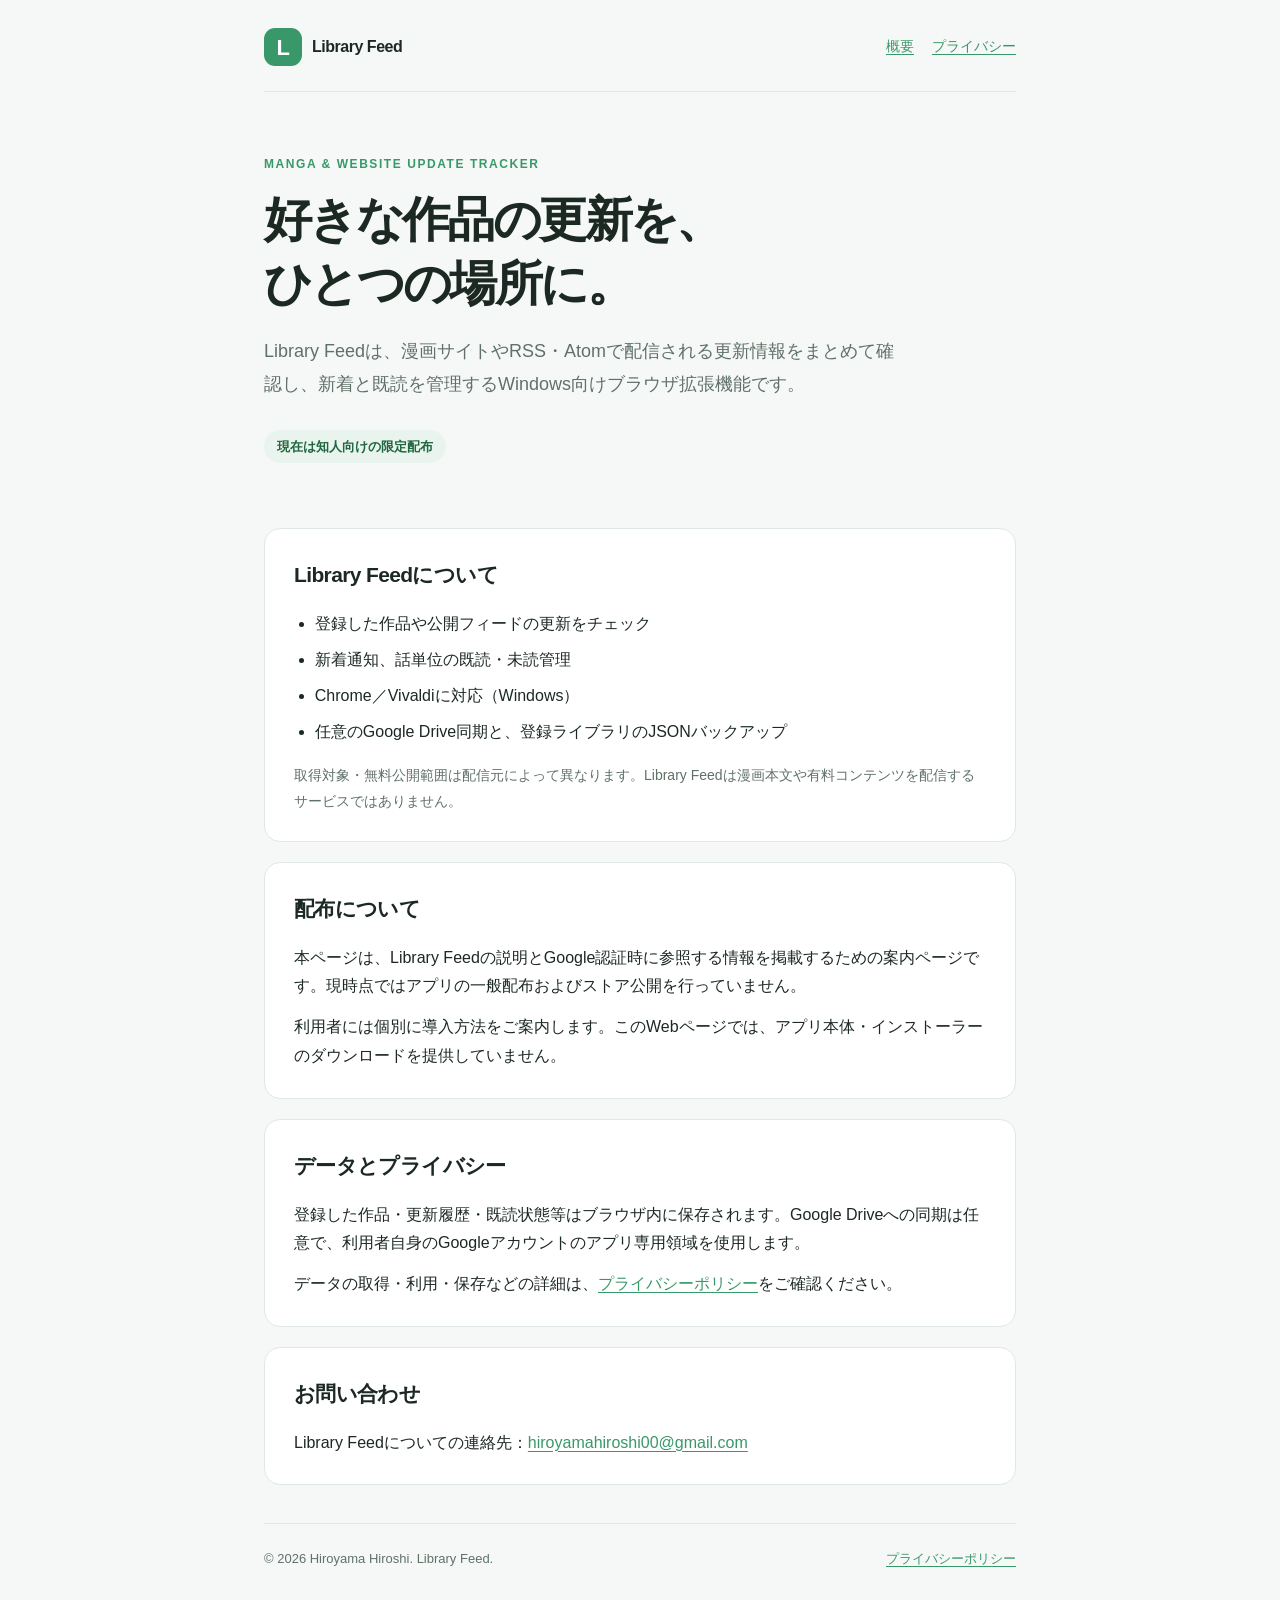
==== index.html @ bf37c738 "Add files via upload" ====
<!doctype html>
<html lang="ja">
<head>
  <meta charset="utf-8">
  <meta name="viewport" content="width=device-width, initial-scale=1">
  <meta name="robots" content="noindex, nofollow, noarchive">
  <meta name="description" content="Library Feedは、漫画サイトやRSS・Atomの更新をまとめて確認するWindows向けブラウザ拡張機能です。">
  <meta name="theme-color" content="#399869">
  <title>Library Feed — 作品の更新を、ひとつの場所に。</title>
  <style>
    :root{color-scheme:light dark;--accent:#399869;--bg:#f6f8f7;--paper:#fff;--text:#1c2923;--muted:#607168;--border:#e0e8e3;--soft:#eaf4ee}
    *{box-sizing:border-box}body{margin:0;background:var(--bg);color:var(--text);font:16px/1.8 -apple-system,BlinkMacSystemFont,"Segoe UI","Noto Sans JP",sans-serif}a{color:var(--accent);text-underline-offset:3px}a:hover{text-decoration-thickness:2px}.wrap{max-width:800px;margin:auto;padding:28px 24px 72px}header,footer{display:flex;justify-content:space-between;align-items:center;gap:18px}header{padding-bottom:25px;border-bottom:1px solid var(--border)}.brand{display:flex;align-items:center;gap:10px;text-decoration:none;color:var(--text);font-weight:800;letter-spacing:-.03em}.mark{display:grid;place-items:center;width:38px;height:38px;border-radius:11px;background:var(--accent);color:#fff;font-size:22px}nav{display:flex;gap:18px;font-size:14px}.hero{padding:62px 0 45px}.eyebrow{color:var(--accent);font-size:12px;font-weight:800;letter-spacing:.13em;text-transform:uppercase}h1{font-size:clamp(30px,6vw,48px);letter-spacing:-.055em;line-height:1.35;margin:12px 0 18px}h2{font-size:21px;letter-spacing:-.03em;margin:0 0 16px}.lead{font-size:18px;color:var(--muted);max-width:640px}.note{display:inline-block;margin-top:18px;background:var(--soft);border-radius:999px;color:#20663e;font-size:13px;font-weight:700;padding:5px 13px}section{background:var(--paper);border:1px solid var(--border);border-radius:16px;padding:27px 29px;margin:20px 0}p{margin:0 0 12px}p:last-child{margin:0}ul{margin:0;padding-left:1.3em}li+li{margin-top:7px}.small{font-size:14px;color:var(--muted)}footer{border-top:1px solid var(--border);margin-top:38px;padding-top:23px;color:var(--muted);font-size:13px;flex-wrap:wrap}@media(max-width:540px){.wrap{padding:18px 16px 48px}section{padding:22px 19px}.hero{padding:43px 0 27px}nav{gap:12px}}@media(prefers-color-scheme:dark){:root{--bg:#111914;--paper:#1b2620;--text:#e7f1e9;--muted:#a8b8ad;--border:#35463a;--soft:#203d2c}a{color:#7bd6a1}.note{color:#95e2b4}}
  </style>
</head>
<body>
<div class="wrap">
  <header><a class="brand" href="./"><span class="mark" aria-hidden="true">L</span><span>Library Feed</span></a><nav aria-label="ページ内案内"><a href="#about">概要</a><a href="privacy.html">プライバシー</a></nav></header>
  <main>
    <div class="hero"><div class="eyebrow">Manga &amp; website update tracker</div><h1>好きな作品の更新を、<br>ひとつの場所に。</h1><p class="lead">Library Feedは、漫画サイトやRSS・Atomで配信される更新情報をまとめて確認し、新着と既読を管理するWindows向けブラウザ拡張機能です。</p><span class="note">現在は知人向けの限定配布</span></div>
    <section id="about"><h2>Library Feedについて</h2><ul><li>登録した作品や公開フィードの更新をチェック</li><li>新着通知、話単位の既読・未読管理</li><li>Chrome／Vivaldiに対応（Windows）</li><li>任意のGoogle Drive同期と、登録ライブラリのJSONバックアップ</li></ul><p class="small" style="margin-top:17px">取得対象・無料公開範囲は配信元によって異なります。Library Feedは漫画本文や有料コンテンツを配信するサービスではありません。</p></section>
    <section><h2>配布について</h2><p>本ページは、Library Feedの説明とGoogle認証時に参照する情報を掲載するための案内ページです。現時点ではアプリの一般配布およびストア公開を行っていません。</p><p>利用者には個別に導入方法をご案内します。このWebページでは、アプリ本体・インストーラーのダウンロードを提供していません。</p></section>
    <section><h2>データとプライバシー</h2><p>登録した作品・更新履歴・既読状態等はブラウザ内に保存されます。Google Driveへの同期は任意で、利用者自身のGoogleアカウントのアプリ専用領域を使用します。</p><p>データの取得・利用・保存などの詳細は、<a href="privacy.html">プライバシーポリシー</a>をご確認ください。</p></section>
    <section><h2>お問い合わせ</h2><p>Library Feedについての連絡先：<a href="mailto:hiroyamahiroshi00@gmail.com">hiroyamahiroshi00@gmail.com</a></p></section>
  </main>
  <footer><span>© 2026 Hiroyama Hiroshi. Library Feed.</span><a href="privacy.html">プライバシーポリシー</a></footer>
</div>
</body>
</html>
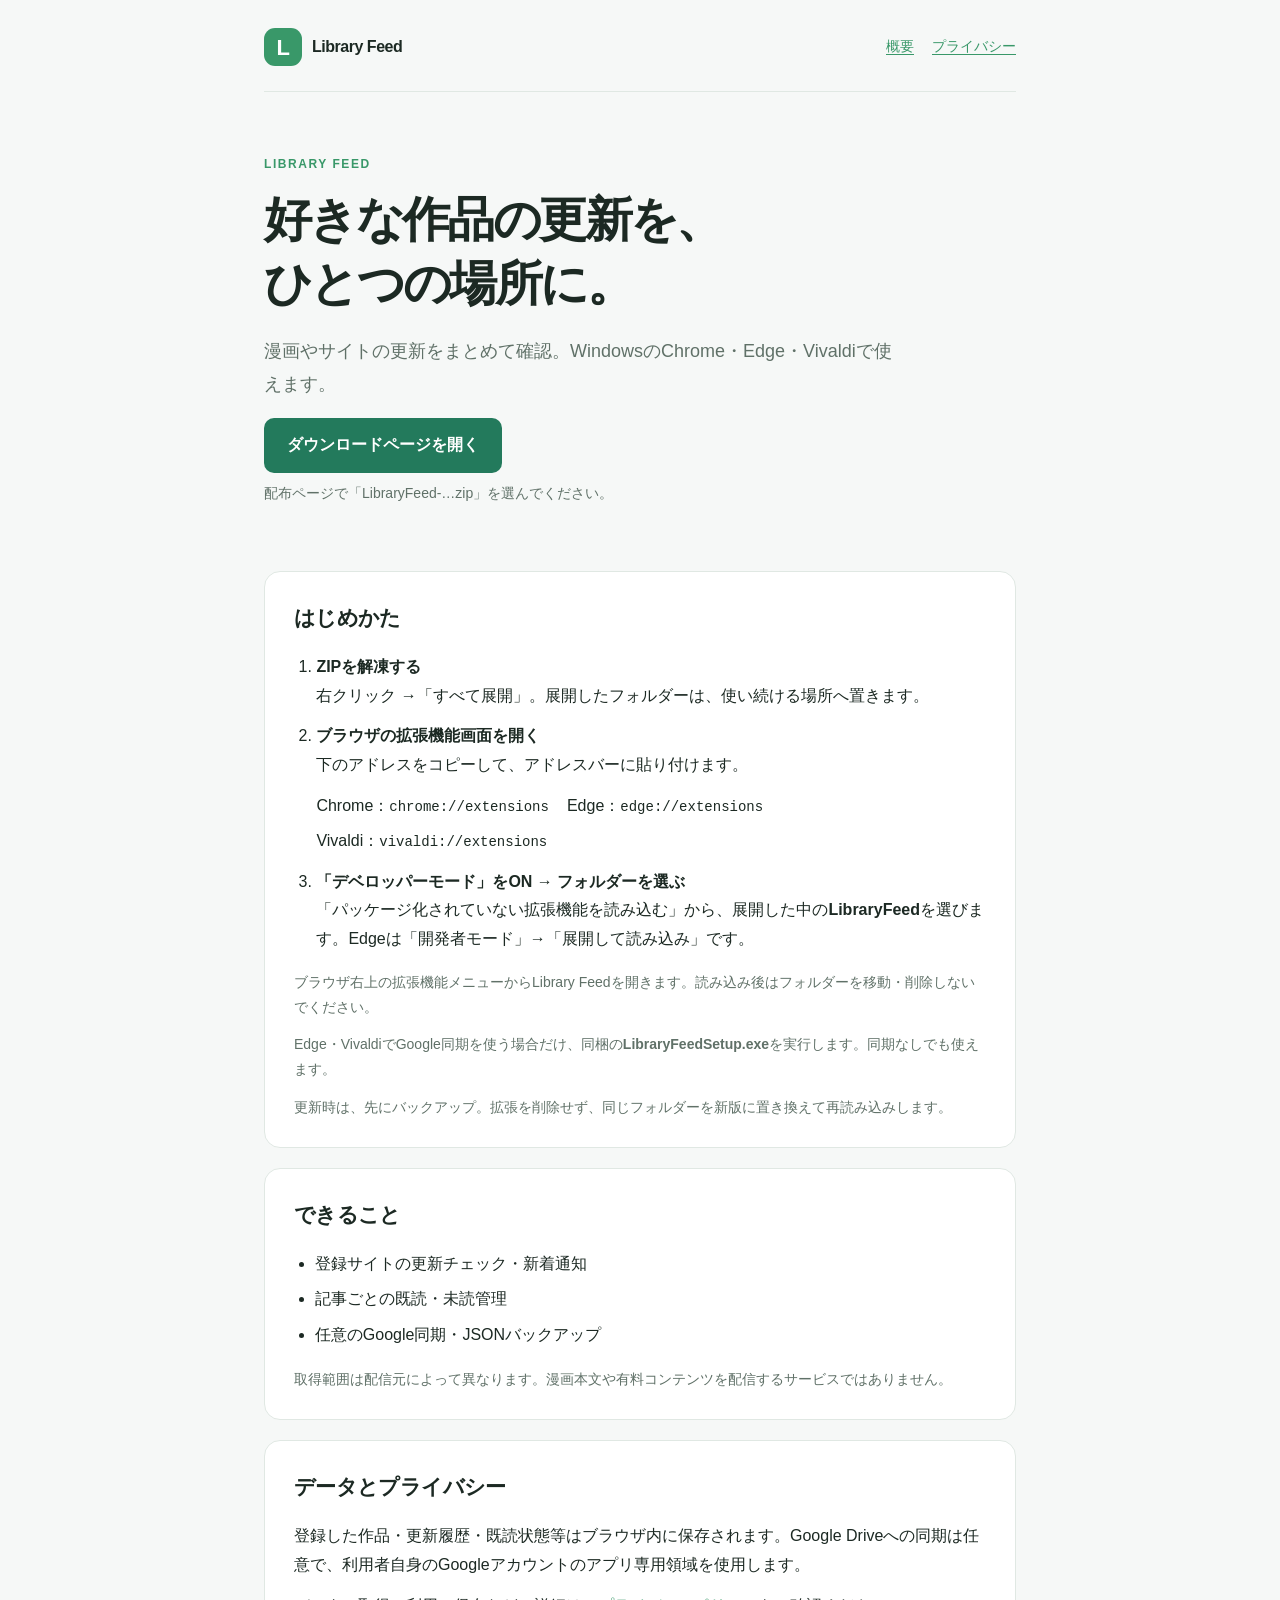
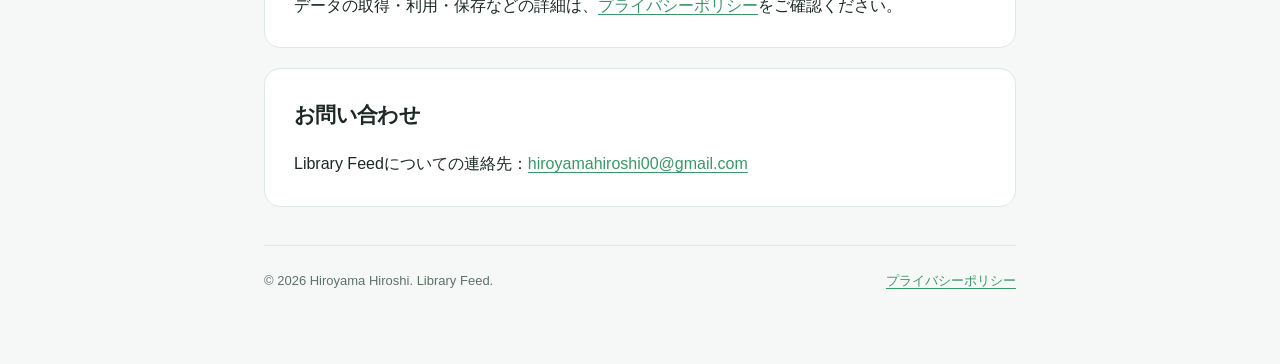
==== commit 16a51702: "Prepare LibraryFeed v0.5.0 test release download and installation guide" ====
--- a/index.html
+++ b/index.html
@@ -9,6 +9,7 @@
   <title>Library Feed — 作品の更新を、ひとつの場所に。</title>
   <style>
     :root{color-scheme:light dark;--accent:#399869;--bg:#f6f8f7;--paper:#fff;--text:#1c2923;--muted:#607168;--border:#e0e8e3;--soft:#eaf4ee}
+    .download{display:inline-block;background:#237a5c;color:#fff;padding:13px 23px;border-radius:10px;font-weight:800;text-decoration:none;margin:12px 0 8px}.download:hover{background:#195e46}.download:focus-visible{outline:3px solid var(--text);outline-offset:4px}.steps{margin:0;padding-left:1.4em}.steps li+li{margin-top:12px}.browser-pages{display:flex;flex-wrap:wrap;gap:6px 18px;margin:12px 0}.browser-pages code{font-size:14px;overflow-wrap:anywhere}.install-tip{margin-top:16px!important}.hero .lead{margin-bottom:6px}
     *{box-sizing:border-box}body{margin:0;background:var(--bg);color:var(--text);font:16px/1.8 -apple-system,BlinkMacSystemFont,"Segoe UI","Noto Sans JP",sans-serif}a{color:var(--accent);text-underline-offset:3px}a:hover{text-decoration-thickness:2px}.wrap{max-width:800px;margin:auto;padding:28px 24px 72px}header,footer{display:flex;justify-content:space-between;align-items:center;gap:18px}header{padding-bottom:25px;border-bottom:1px solid var(--border)}.brand{display:flex;align-items:center;gap:10px;text-decoration:none;color:var(--text);font-weight:800;letter-spacing:-.03em}.mark{display:grid;place-items:center;width:38px;height:38px;border-radius:11px;background:var(--accent);color:#fff;font-size:22px}nav{display:flex;gap:18px;font-size:14px}.hero{padding:62px 0 45px}.eyebrow{color:var(--accent);font-size:12px;font-weight:800;letter-spacing:.13em;text-transform:uppercase}h1{font-size:clamp(30px,6vw,48px);letter-spacing:-.055em;line-height:1.35;margin:12px 0 18px}h2{font-size:21px;letter-spacing:-.03em;margin:0 0 16px}.lead{font-size:18px;color:var(--muted);max-width:640px}.note{display:inline-block;margin-top:18px;background:var(--soft);border-radius:999px;color:#20663e;font-size:13px;font-weight:700;padding:5px 13px}section{background:var(--paper);border:1px solid var(--border);border-radius:16px;padding:27px 29px;margin:20px 0}p{margin:0 0 12px}p:last-child{margin:0}ul{margin:0;padding-left:1.3em}li+li{margin-top:7px}.small{font-size:14px;color:var(--muted)}footer{border-top:1px solid var(--border);margin-top:38px;padding-top:23px;color:var(--muted);font-size:13px;flex-wrap:wrap}@media(max-width:540px){.wrap{padding:18px 16px 48px}section{padding:22px 19px}.hero{padding:43px 0 27px}nav{gap:12px}}@media(prefers-color-scheme:dark){:root{--bg:#111914;--paper:#1b2620;--text:#e7f1e9;--muted:#a8b8ad;--border:#35463a;--soft:#203d2c}a{color:#7bd6a1}.note{color:#95e2b4}}
   </style>
 </head>
@@ -16,13 +17,14 @@
 <div class="wrap">
   <header><a class="brand" href="./"><span class="mark" aria-hidden="true">L</span><span>Library Feed</span></a><nav aria-label="ページ内案内"><a href="#about">概要</a><a href="privacy.html">プライバシー</a></nav></header>
   <main>
-    <div class="hero"><div class="eyebrow">Manga &amp; website update tracker</div><h1>好きな作品の更新を、<br>ひとつの場所に。</h1><p class="lead">Library Feedは、漫画サイトやRSS・Atomで配信される更新情報をまとめて確認し、新着と既読を管理するWindows向けブラウザ拡張機能です。</p><span class="note">現在は知人向けの限定配布</span></div>
-    <section id="about"><h2>Library Feedについて</h2><ul><li>登録した作品や公開フィードの更新をチェック</li><li>新着通知、話単位の既読・未読管理</li><li>Chrome／Vivaldiに対応（Windows）</li><li>任意のGoogle Drive同期と、登録ライブラリのJSONバックアップ</li></ul><p class="small" style="margin-top:17px">取得対象・無料公開範囲は配信元によって異なります。Library Feedは漫画本文や有料コンテンツを配信するサービスではありません。</p></section>
-    <section><h2>配布について</h2><p>本ページは、Library Feedの説明とGoogle認証時に参照する情報を掲載するための案内ページです。現時点ではアプリの一般配布およびストア公開を行っていません。</p><p>利用者には個別に導入方法をご案内します。このWebページでは、アプリ本体・インストーラーのダウンロードを提供していません。</p></section>
+    <div class="hero"><div class="eyebrow">Library Feed</div><h1>好きな作品の更新を、<br>ひとつの場所に。</h1><p class="lead">漫画やサイトの更新をまとめて確認。WindowsのChrome・Edge・Vivaldiで使えます。</p><a class="download" id="download" href="https://github.com/Hiroyamahiro/libraryfeed/releases">ダウンロードページを開く</a><p class="small" id="download-status" aria-live="polite">テスト版・無料</p></div>
+    <section id="install"><h2>はじめかた</h2><ol class="steps"><li><strong>ZIPを解凍する</strong><br>右クリック →「すべて展開」。展開したフォルダーは、使い続ける場所へ置きます。</li><li><strong>ブラウザの拡張機能画面を開く</strong><br>下のアドレスをコピーして、アドレスバーに貼り付けます。<div class="browser-pages"><span>Chrome：<code>chrome://extensions</code></span><span>Edge：<code>edge://extensions</code></span><span>Vivaldi：<code>vivaldi://extensions</code></span></div></li><li><strong>「デベロッパーモード」をON → フォルダーを選ぶ</strong><br>「パッケージ化されていない拡張機能を読み込む」から、展開した中の<strong>LibraryFeed</strong>を選びます。Edgeは「開発者モード」→「展開して読み込み」です。</li></ol><p class="small install-tip">ブラウザ右上の拡張機能メニューからLibrary Feedを開きます。読み込み後はフォルダーを移動・削除しないでください。</p><p class="small">Edge・VivaldiでGoogle同期を使う場合だけ、同梱の<strong>LibraryFeedSetup.exe</strong>を実行します。同期なしでも使えます。</p><p class="small">更新時は、先にバックアップ。拡張を削除せず、同じフォルダーを新版に置き換えて再読み込みします。</p></section>
+    <section id="about"><h2>できること</h2><ul><li>登録サイトの更新チェック・新着通知</li><li>記事ごとの既読・未読管理</li><li>任意のGoogle同期・JSONバックアップ</li></ul><p class="small" style="margin-top:17px">取得範囲は配信元によって異なります。漫画本文や有料コンテンツを配信するサービスではありません。</p></section>
     <section><h2>データとプライバシー</h2><p>登録した作品・更新履歴・既読状態等はブラウザ内に保存されます。Google Driveへの同期は任意で、利用者自身のGoogleアカウントのアプリ専用領域を使用します。</p><p>データの取得・利用・保存などの詳細は、<a href="privacy.html">プライバシーポリシー</a>をご確認ください。</p></section>
     <section><h2>お問い合わせ</h2><p>Library Feedについての連絡先：<a href="mailto:hiroyamahiroshi00@gmail.com">hiroyamahiroshi00@gmail.com</a></p></section>
   </main>
   <footer><span>© 2026 Hiroyama Hiroshi. Library Feed.</span><a href="privacy.html">プライバシーポリシー</a></footer>
 </div>
+<script src="download.js" defer></script>
 </body>
 </html>
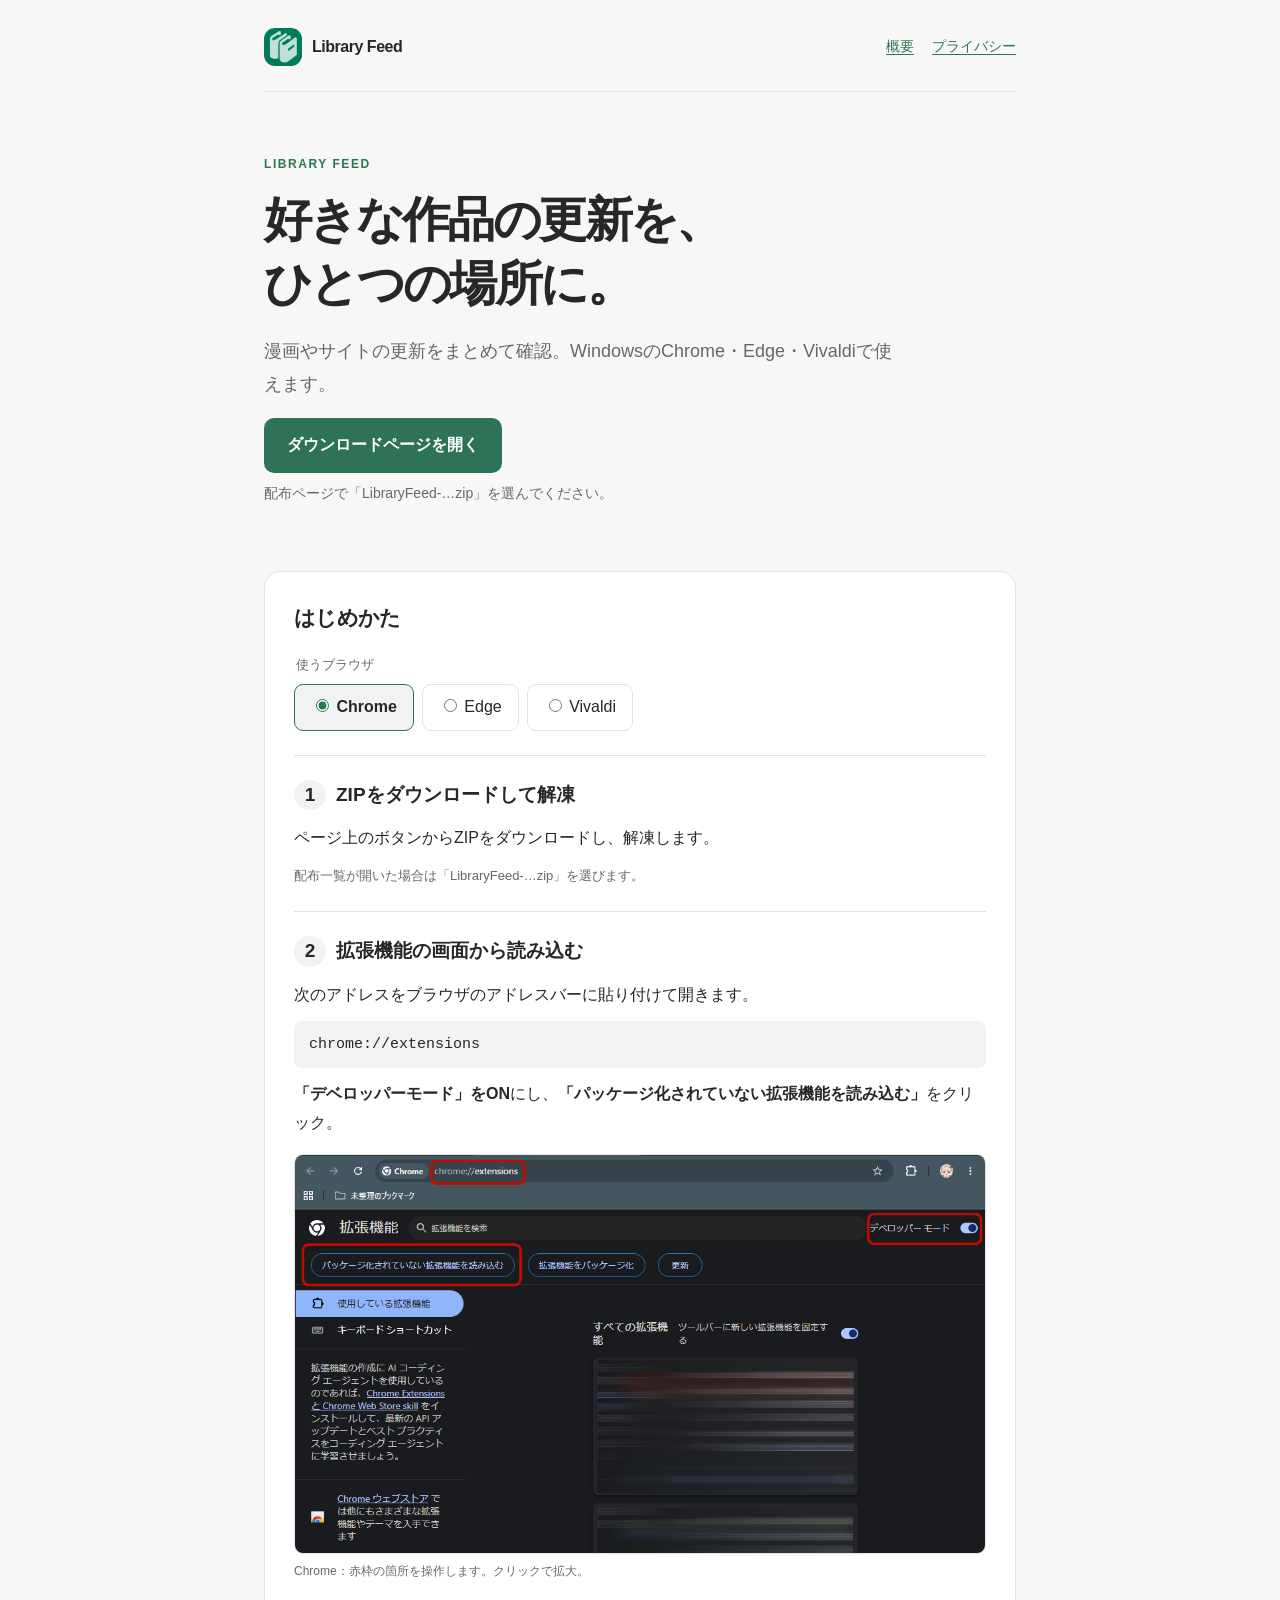
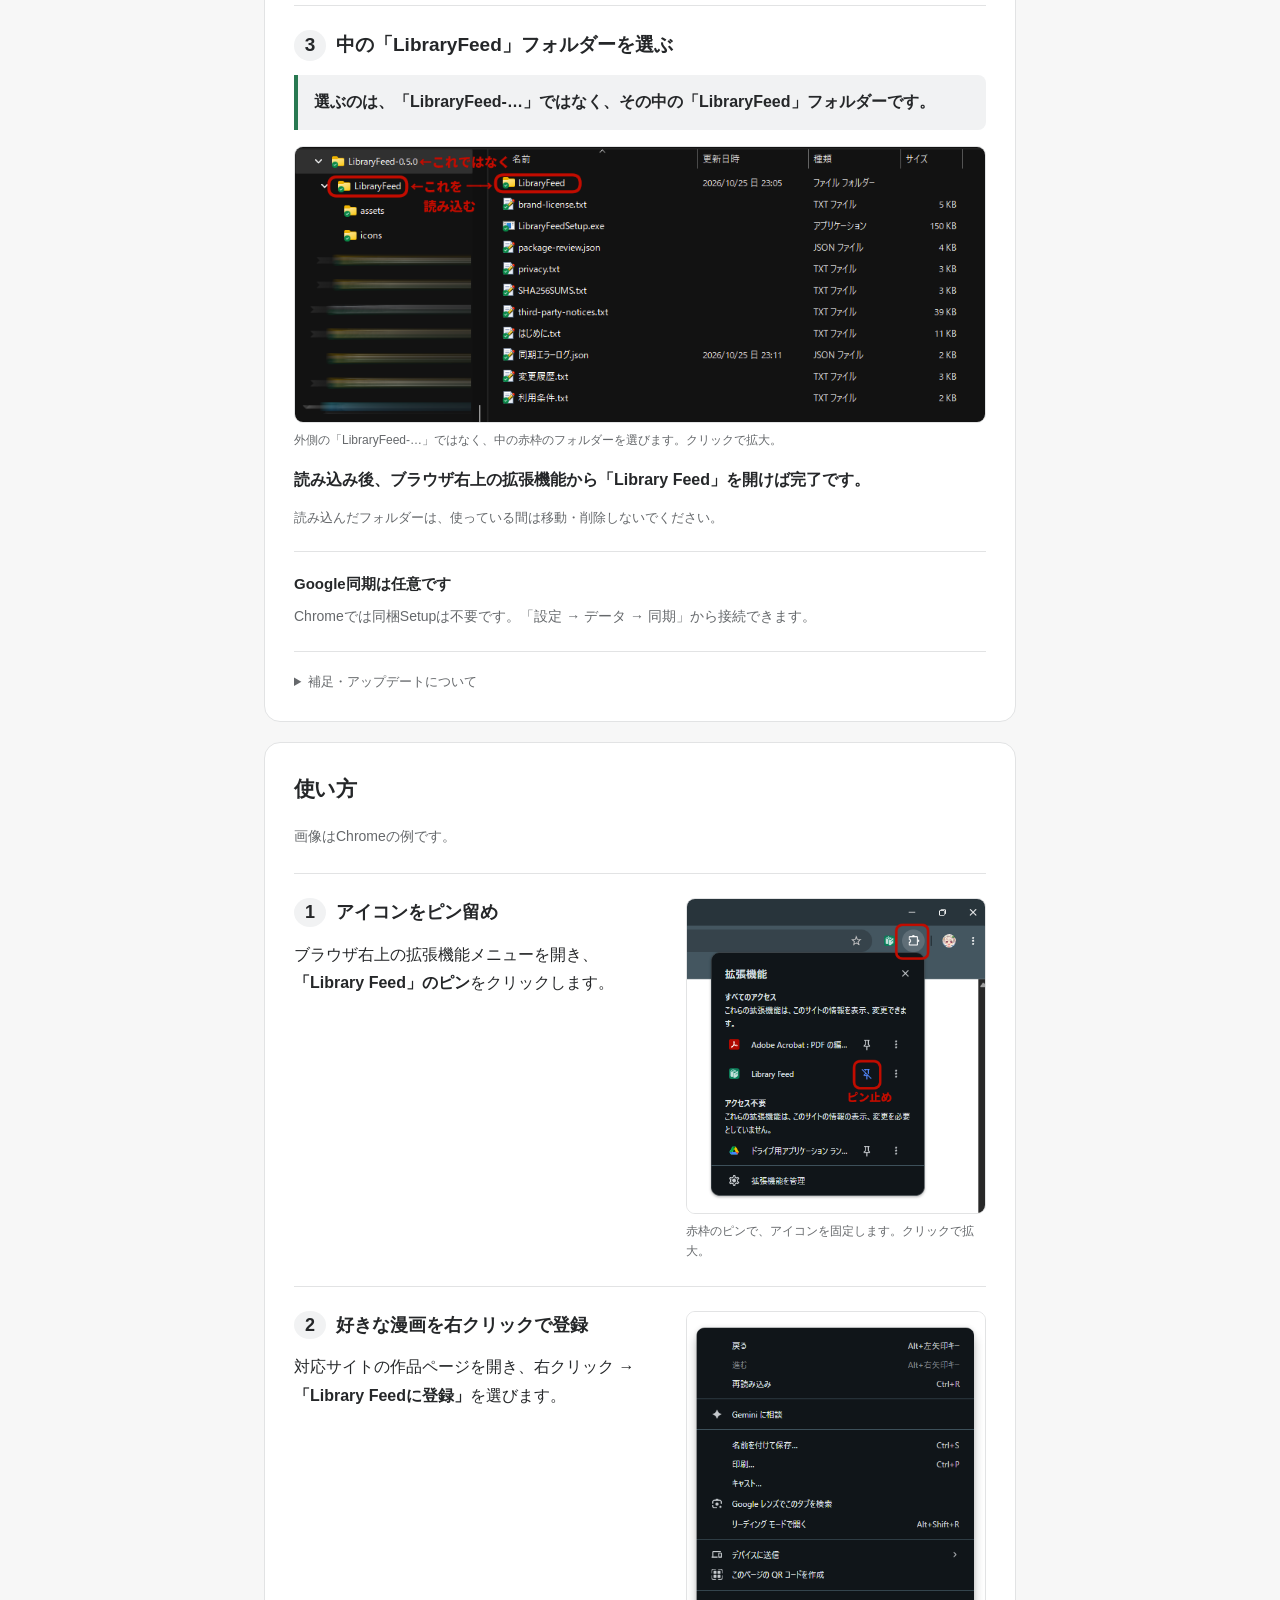
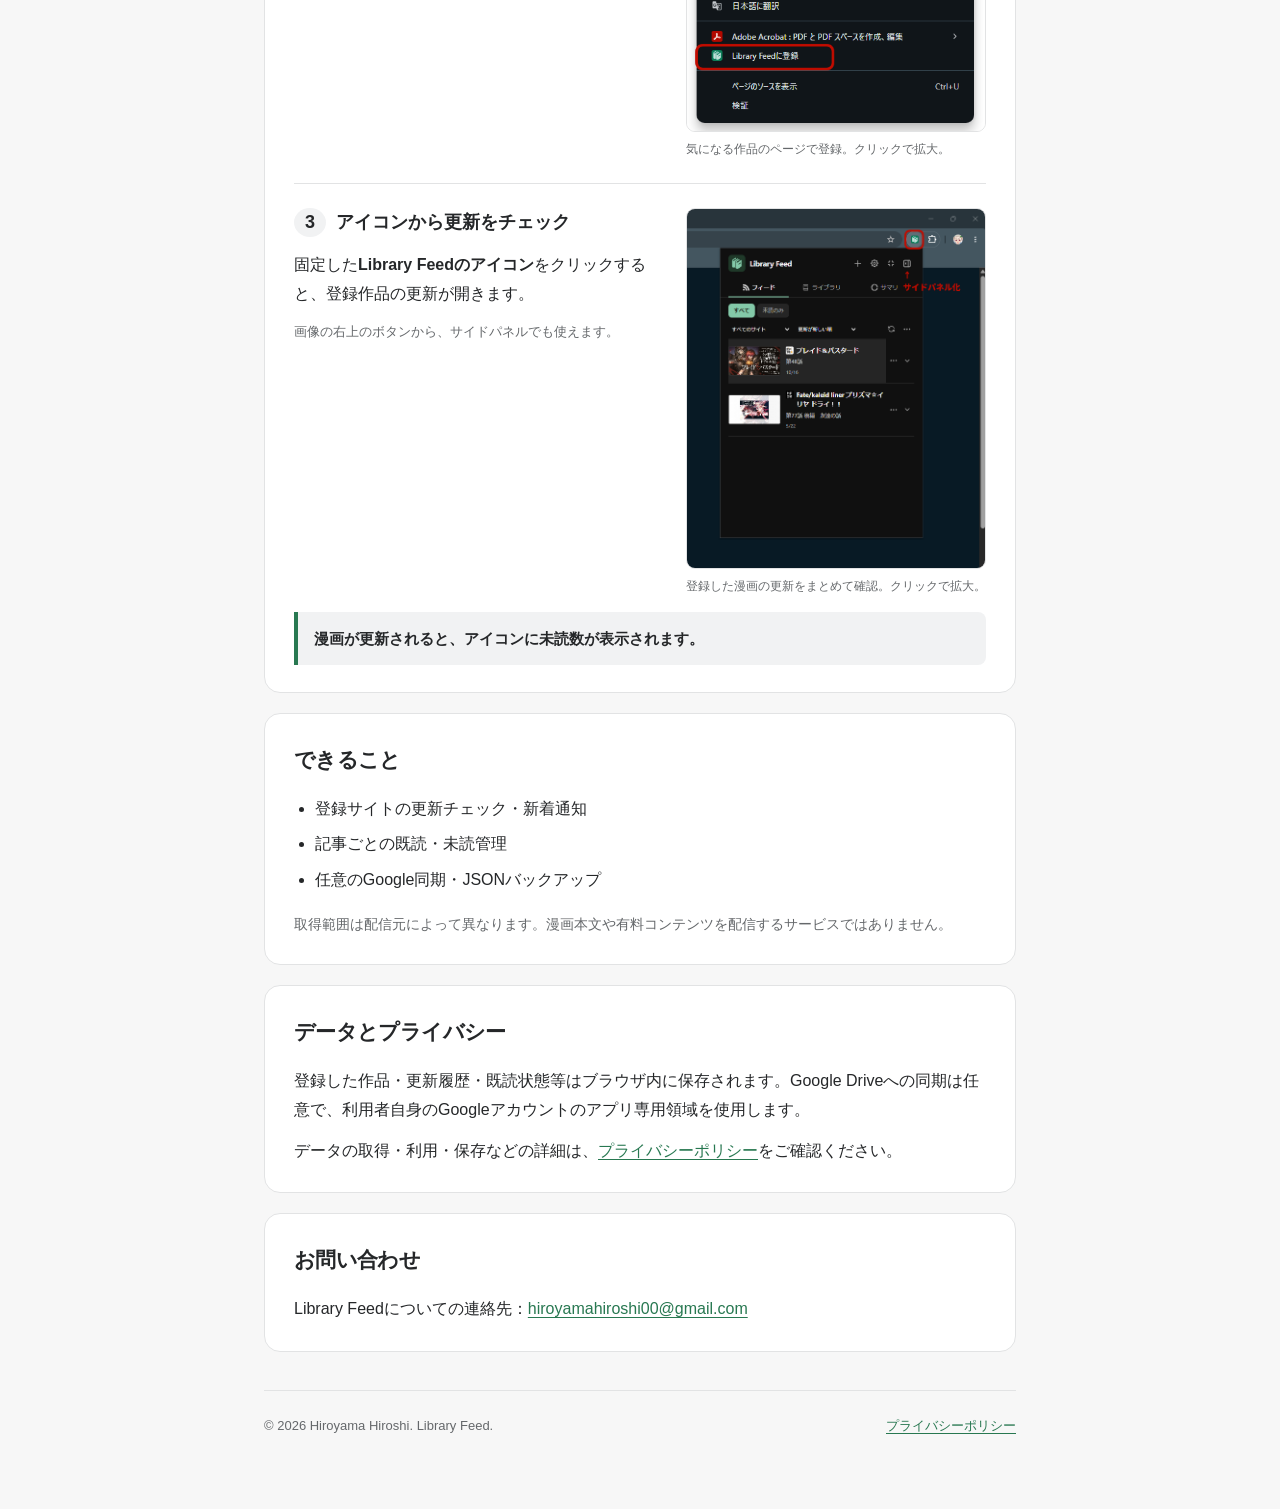
==== commit 32039db1: "Publish LibraryFeed v0.5.1 guide, screenshots and concise README" ====
--- a/index.html
+++ b/index.html
@@ -5,26 +5,63 @@
   <meta name="viewport" content="width=device-width, initial-scale=1">
   <meta name="robots" content="noindex, nofollow, noarchive">
   <meta name="description" content="Library Feedは、漫画サイトやRSS・Atomの更新をまとめて確認するWindows向けブラウザ拡張機能です。">
-  <meta name="theme-color" content="#399869">
+  <meta name="theme-color" content="#f7f7f7">
   <title>Library Feed — 作品の更新を、ひとつの場所に。</title>
   <style>
-    :root{color-scheme:light dark;--accent:#399869;--bg:#f6f8f7;--paper:#fff;--text:#1c2923;--muted:#607168;--border:#e0e8e3;--soft:#eaf4ee}
-    .download{display:inline-block;background:#237a5c;color:#fff;padding:13px 23px;border-radius:10px;font-weight:800;text-decoration:none;margin:12px 0 8px}.download:hover{background:#195e46}.download:focus-visible{outline:3px solid var(--text);outline-offset:4px}.steps{margin:0;padding-left:1.4em}.steps li+li{margin-top:12px}.browser-pages{display:flex;flex-wrap:wrap;gap:6px 18px;margin:12px 0}.browser-pages code{font-size:14px;overflow-wrap:anywhere}.install-tip{margin-top:16px!important}.hero .lead{margin-bottom:6px}
-    *{box-sizing:border-box}body{margin:0;background:var(--bg);color:var(--text);font:16px/1.8 -apple-system,BlinkMacSystemFont,"Segoe UI","Noto Sans JP",sans-serif}a{color:var(--accent);text-underline-offset:3px}a:hover{text-decoration-thickness:2px}.wrap{max-width:800px;margin:auto;padding:28px 24px 72px}header,footer{display:flex;justify-content:space-between;align-items:center;gap:18px}header{padding-bottom:25px;border-bottom:1px solid var(--border)}.brand{display:flex;align-items:center;gap:10px;text-decoration:none;color:var(--text);font-weight:800;letter-spacing:-.03em}.mark{display:grid;place-items:center;width:38px;height:38px;border-radius:11px;background:var(--accent);color:#fff;font-size:22px}nav{display:flex;gap:18px;font-size:14px}.hero{padding:62px 0 45px}.eyebrow{color:var(--accent);font-size:12px;font-weight:800;letter-spacing:.13em;text-transform:uppercase}h1{font-size:clamp(30px,6vw,48px);letter-spacing:-.055em;line-height:1.35;margin:12px 0 18px}h2{font-size:21px;letter-spacing:-.03em;margin:0 0 16px}.lead{font-size:18px;color:var(--muted);max-width:640px}.note{display:inline-block;margin-top:18px;background:var(--soft);border-radius:999px;color:#20663e;font-size:13px;font-weight:700;padding:5px 13px}section{background:var(--paper);border:1px solid var(--border);border-radius:16px;padding:27px 29px;margin:20px 0}p{margin:0 0 12px}p:last-child{margin:0}ul{margin:0;padding-left:1.3em}li+li{margin-top:7px}.small{font-size:14px;color:var(--muted)}footer{border-top:1px solid var(--border);margin-top:38px;padding-top:23px;color:var(--muted);font-size:13px;flex-wrap:wrap}@media(max-width:540px){.wrap{padding:18px 16px 48px}section{padding:22px 19px}.hero{padding:43px 0 27px}nav{gap:12px}}@media(prefers-color-scheme:dark){:root{--bg:#111914;--paper:#1b2620;--text:#e7f1e9;--muted:#a8b8ad;--border:#35463a;--soft:#203d2c}a{color:#7bd6a1}.note{color:#95e2b4}}
+    :root{color-scheme:light dark;--accent:#287851;--bg:#f7f7f7;--paper:#fff;--text:#252729;--muted:#65686b;--border:#e2e3e4;--soft:#f1f2f3}
+    .download{display:inline-block;background:#2e7358;color:#fff;padding:13px 23px;border-radius:10px;font-weight:800;text-decoration:none;margin:12px 0 8px}.download:hover{background:#245b46}.download:focus-visible{outline:3px solid var(--text);outline-offset:4px}.steps{margin:0;padding-left:1.4em}.steps li+li{margin-top:12px}.browser-pages{display:flex;flex-wrap:wrap;gap:6px 18px;margin:12px 0}.browser-pages code{font-size:14px;overflow-wrap:anywhere}.install-tip{margin-top:16px!important}.hero .lead{margin-bottom:6px}
+    *{box-sizing:border-box}body{margin:0;background:var(--bg);color:var(--text);font:16px/1.8 -apple-system,BlinkMacSystemFont,"Segoe UI","Noto Sans JP",sans-serif}a{color:var(--accent);text-underline-offset:3px}a:hover{text-decoration-thickness:2px}.wrap{max-width:800px;margin:auto;padding:28px 24px 72px}header,footer{display:flex;justify-content:space-between;align-items:center;gap:18px}header{padding-bottom:25px;border-bottom:1px solid var(--border)}.brand{display:flex;align-items:center;gap:10px;text-decoration:none;color:var(--text);font-weight:800;letter-spacing:-.03em}.mark{display:grid;place-items:center;width:38px;height:38px;border-radius:11px;background:var(--accent);color:#fff;font-size:22px}nav{display:flex;gap:18px;font-size:14px}.hero{padding:62px 0 45px}.eyebrow{color:var(--accent);font-size:12px;font-weight:800;letter-spacing:.13em;text-transform:uppercase}h1{font-size:clamp(30px,6vw,48px);letter-spacing:-.055em;line-height:1.35;margin:12px 0 18px}h2{font-size:21px;letter-spacing:-.03em;margin:0 0 16px}.lead{font-size:18px;color:var(--muted);max-width:640px}.note{display:inline-block;margin-top:18px;background:var(--soft);border-radius:999px;color:var(--text);font-size:13px;font-weight:700;padding:5px 13px}section{background:var(--paper);border:1px solid var(--border);border-radius:16px;padding:27px 29px;margin:20px 0}p{margin:0 0 12px}p:last-child{margin:0}ul{margin:0;padding-left:1.3em}li+li{margin-top:7px}.small{font-size:14px;color:var(--muted)}footer{border-top:1px solid var(--border);margin-top:38px;padding-top:23px;color:var(--muted);font-size:13px;flex-wrap:wrap}@media(max-width:540px){.wrap{padding:18px 16px 48px}section{padding:22px 19px}.hero{padding:43px 0 27px}nav{gap:12px}}@media(prefers-color-scheme:dark){:root{--bg:#171819;--paper:#222325;--text:#eceeef;--muted:#b0b3b6;--border:#3b3d40;--soft:#2b2d30}a{color:#80c7a2}.note{color:var(--text)}}
   </style>
+  <link rel="stylesheet" href="install.css">
 </head>
 <body>
 <div class="wrap">
-  <header><a class="brand" href="./"><span class="mark" aria-hidden="true">L</span><span>Library Feed</span></a><nav aria-label="ページ内案内"><a href="#about">概要</a><a href="privacy.html">プライバシー</a></nav></header>
+  <header><a class="brand" href="./"><img class="brand-logo" src="images/brand.png" width="38" height="38" alt=""><span>Library Feed</span></a><nav aria-label="ページ内案内"><a href="#about">概要</a><a href="privacy.html">プライバシー</a></nav></header>
   <main>
     <div class="hero"><div class="eyebrow">Library Feed</div><h1>好きな作品の更新を、<br>ひとつの場所に。</h1><p class="lead">漫画やサイトの更新をまとめて確認。WindowsのChrome・Edge・Vivaldiで使えます。</p><a class="download" id="download" href="https://github.com/Hiroyamahiro/libraryfeed/releases">ダウンロードページを開く</a><p class="small" id="download-status" aria-live="polite">テスト版・無料</p></div>
-    <section id="install"><h2>はじめかた</h2><ol class="steps"><li><strong>ZIPを解凍する</strong><br>右クリック →「すべて展開」。展開したフォルダーは、使い続ける場所へ置きます。</li><li><strong>ブラウザの拡張機能画面を開く</strong><br>下のアドレスをコピーして、アドレスバーに貼り付けます。<div class="browser-pages"><span>Chrome：<code>chrome://extensions</code></span><span>Edge：<code>edge://extensions</code></span><span>Vivaldi：<code>vivaldi://extensions</code></span></div></li><li><strong>「デベロッパーモード」をON → フォルダーを選ぶ</strong><br>「パッケージ化されていない拡張機能を読み込む」から、展開した中の<strong>LibraryFeed</strong>を選びます。Edgeは「開発者モード」→「展開して読み込み」です。</li></ol><p class="small install-tip">ブラウザ右上の拡張機能メニューからLibrary Feedを開きます。読み込み後はフォルダーを移動・削除しないでください。</p><p class="small">Edge・VivaldiでGoogle同期を使う場合だけ、同梱の<strong>LibraryFeedSetup.exe</strong>を実行します。同期なしでも使えます。</p><p class="small">更新時は、先にバックアップ。拡張を削除せず、同じフォルダーを新版に置き換えて再読み込みします。</p></section>
+<section id="install" aria-labelledby="install-title">
+  <h2 id="install-title">はじめかた</h2>
+  <fieldset id="guide-browser" class="browser-picker"><legend>使うブラウザ</legend>
+    <label><input type="radio" name="guide-browser" value="Chrome" checked> Chrome</label>
+    <label><input type="radio" name="guide-browser" value="Edge"> Edge</label>
+    <label><input type="radio" name="guide-browser" value="Vivaldi"> Vivaldi</label>
+  </fieldset>
+  <p id="guide-current" class="sr-only" aria-live="polite"></p>
+  <noscript><p class="small">お使いのブラウザ名が付いた説明をご覧ください。</p></noscript>
+  <ol class="guide-steps">
+    <li><h3>ZIPをダウンロードして解凍</h3><p>ページ上のボタンからZIPをダウンロードし、解凍します。</p><p class="small">配布一覧が開いた場合は「LibraryFeed-…zip」を選びます。</p></li>
+    <li><h3>拡張機能の画面から読み込む</h3>
+      <p>次のアドレスをブラウザのアドレスバーに貼り付けて開きます。</p>
+      <div data-browsers="Chrome"><code class="guide-address">chrome://extensions</code><p><strong>「デベロッパーモード」をON</strong>にし、<strong>「パッケージ化されていない拡張機能を読み込む」</strong>をクリック。</p><figure class="guide-figure"><a href="images/install-chrome.png" data-guide-image aria-label="Chromeの操作画面を拡大"><img src="images/install-chrome.png" width="1040" height="600" alt="Chrome：右上のデベロッパーモードと左上の読み込みボタンが赤枠で示されています。" loading="lazy"></a><figcaption>Chrome：赤枠の箇所を操作します。クリックで拡大。</figcaption></figure></div>
+      <div data-browsers="Edge"><code class="guide-address">edge://extensions</code><p><strong>「開発者モード」をON</strong>にし、<strong>「展開して読み込み」</strong>をクリック。</p><figure class="guide-figure"><a href="images/install-edge.png" data-guide-image aria-label="Edgeの操作画面を拡大"><img src="images/install-edge.png" width="1221" height="669" alt="Edge：左下の開発者モードと右上の展開して読み込みボタンが赤枠で示されています。" loading="lazy"></a><figcaption>Edge：赤枠の箇所を操作します。クリックで拡大。</figcaption></figure></div>
+      <div data-browsers="Vivaldi"><code class="guide-address">vivaldi://extensions</code><p><strong>「デベロッパーモード」をON</strong>にし、<strong>「非パッケージ拡張機能を読み込む」</strong>をクリック。</p><figure class="guide-figure"><a href="images/install-vivaldi.png" data-guide-image aria-label="Vivaldiの操作画面を拡大"><img src="images/install-vivaldi.png" width="1090" height="561" alt="Vivaldi：右上のデベロッパーモードと左上の非パッケージ拡張機能を読み込むボタンが赤枠で示されています。" loading="lazy"></a><figcaption>Vivaldi：赤枠の箇所を操作します。クリックで拡大。</figcaption></figure></div>
+    </li>
+    <li><h3>中の「LibraryFeed」フォルダーを選ぶ</h3><p class="folder-key"><strong>選ぶのは、「LibraryFeed-…」ではなく、その中の<br class="mobile-break">「LibraryFeed」フォルダーです。</strong></p><figure class="guide-figure"><a href="images/install-folder.png" data-guide-image aria-label="読み込むLibraryFeedフォルダーの画面を拡大"><img src="images/install-folder.png" width="897" height="359" alt="親のLibraryFeed-0.5.0ではなく、その中のLibraryFeedフォルダーを読み込むよう赤枠と矢印で示されています。" loading="lazy"></a><figcaption>外側の「LibraryFeed-…」ではなく、中の赤枠のフォルダーを選びます。クリックで拡大。</figcaption></figure><p><strong>読み込み後、ブラウザ右上の拡張機能から「Library Feed」を開けば完了です。</strong></p><p class="small keep-folder">読み込んだフォルダーは、使っている間は移動・削除しないでください。</p></li>
+  </ol>
+  <div class="guide-extra"><h3>Google同期は任意です</h3><p class="small" data-browsers="Chrome">Chromeでは同梱Setupは不要です。「設定 → データ → 同期」から接続できます。</p><p class="small" data-browsers="Edge Vivaldi">Edge／Vivaldiで同期する場合だけ、同梱の <strong>LibraryFeedSetup.exe</strong> を実行し、「設定 → データ → 同期」で<strong>「Windows補助プログラム」</strong>を使います。</p></div>
+  <details class="guide-extra"><summary>補足・アップデートについて</summary><div class="small"><p>SetupやGoogle画面に警告・エラーが出た場合は、無理に進めず配布元へご連絡ください。会社・学校の管理で導入が禁止されている場合は導入を止めてください。</p><p>更新前にJSONバックアップを保存し、拡張を一時OFFにして、同じフォルダーの製品ファイルを新版へ置き換えて再読み込みします。拡張の「削除」は使いません。</p><p>詳しい手順・同期方法は、ZIP同梱の「はじめに.txt」をご覧ください。</p></div></details>
+</section>
+
+
+    <section id="usage" aria-labelledby="usage-title">
+      <h2 id="usage-title">使い方</h2>
+      <p class="small">画像はChromeの例です。</p>
+      <ol class="guide-steps usage-steps">
+        <li><div><h3>アイコンをピン留め</h3><p>ブラウザ右上の拡張機能メニューを開き、<strong>「Library Feed」のピン</strong>をクリックします。</p></div><figure class="guide-figure"><a href="images/usage-pin.png" data-guide-image aria-label="拡張機能のピン留め方法を拡大"><img src="images/usage-pin.png" width="449" height="473" alt="ブラウザ右上の拡張機能メニューと、Library Feedのピン留めボタンを赤枠で示した画面。" loading="lazy"></a><figcaption>赤枠のピンで、アイコンを固定します。クリックで拡大。</figcaption></figure></li>
+        <li><div><h3>好きな漫画を右クリックで登録</h3><p>対応サイトの作品ページを開き、右クリック → <strong>「Library Feedに登録」</strong>を選びます。</p></div><figure class="guide-figure"><a href="images/usage-register.png" data-guide-image aria-label="右クリックから作品を登録する方法を拡大"><img src="images/usage-register.png" width="437" height="615" alt="右クリックメニューの「Library Feedに登録」を赤枠で示した画面。" loading="lazy"></a><figcaption>気になる作品のページで登録。クリックで拡大。</figcaption></figure></li>
+        <li><div><h3>アイコンから更新をチェック</h3><p>固定した<strong>Library Feedのアイコン</strong>をクリックすると、登録作品の更新が開きます。</p><p class="small">画像の右上のボタンから、サイドパネルでも使えます。</p></div><figure class="guide-figure"><a href="images/usage-popup.png" data-guide-image aria-label="Library Feedのポップアップ画面を拡大"><img src="images/usage-popup.png" width="619" height="744" alt="Library Feedのアイコンをクリックして開いたポップアップ。登録作品の更新一覧とサイドパネルへの切替ボタンが見えます。" loading="lazy"></a><figcaption>登録した漫画の更新をまとめて確認。クリックで拡大。</figcaption></figure></li>
+      </ol>
+      <p class="folder-key usage-notice"><strong>漫画が更新されると、アイコンに未読数が表示されます。</strong></p>
+    </section>
+
     <section id="about"><h2>できること</h2><ul><li>登録サイトの更新チェック・新着通知</li><li>記事ごとの既読・未読管理</li><li>任意のGoogle同期・JSONバックアップ</li></ul><p class="small" style="margin-top:17px">取得範囲は配信元によって異なります。漫画本文や有料コンテンツを配信するサービスではありません。</p></section>
     <section><h2>データとプライバシー</h2><p>登録した作品・更新履歴・既読状態等はブラウザ内に保存されます。Google Driveへの同期は任意で、利用者自身のGoogleアカウントのアプリ専用領域を使用します。</p><p>データの取得・利用・保存などの詳細は、<a href="privacy.html">プライバシーポリシー</a>をご確認ください。</p></section>
     <section><h2>お問い合わせ</h2><p>Library Feedについての連絡先：<a href="mailto:hiroyamahiroshi00@gmail.com">hiroyamahiroshi00@gmail.com</a></p></section>
   </main>
   <footer><span>© 2026 Hiroyama Hiroshi. Library Feed.</span><a href="privacy.html">プライバシーポリシー</a></footer>
 </div>
+<dialog id="guide-image-viewer" class="image-viewer" aria-label="導入ガイドの画像を拡大"><button type="button" autofocus>閉じる</button><img alt=""><p></p></dialog>
 <script src="download.js" defer></script>
+<script src="install.js" defer></script>
 </body>
 </html>
--- a/install.css
+++ b/install.css
@@ -0,0 +1,39 @@
+.brand-logo{display:block;width:38px;height:38px;border-radius:11px}
+.browser-picker{display:flex;flex-wrap:wrap;gap:8px;margin:0 0 24px;padding:0;border:0}
+.browser-picker legend{font-size:13px;color:var(--muted);margin-bottom:8px}
+.browser-picker label{cursor:pointer;border:1px solid var(--border);border-radius:9px;padding:8px 16px;white-space:nowrap}
+.browser-picker label:has(input:checked){background:var(--soft);border-color:var(--accent);font-weight:700}
+.browser-picker input{accent-color:var(--accent)}
+.guide-steps{list-style:none;padding:0;counter-reset:guide}
+.guide-steps>li{counter-increment:guide;border-top:1px solid var(--border);padding-top:24px;margin-top:24px}
+.guide-steps h3{font-size:19px;margin:0 0 14px;display:flex;align-items:baseline;gap:10px;line-height:1.6}
+.guide-steps h3:before{content:counter(guide);background:var(--soft);border-radius:50%;min-width:32px;text-align:center;color:var(--text)}
+.guide-steps p{font-size:16px}
+.guide-steps .small{font-size:13px;line-height:1.7}
+#install code{overflow-wrap:anywhere;font-size:15px}
+.guide-address{display:block;padding:10px 15px;background:var(--soft);border-radius:8px;user-select:all;margin:12px 0}
+.guide-figure{margin:16px 0}
+.guide-figure img{display:block;width:100%;height:auto;border:1px solid var(--border);border-radius:9px;background:#fff}
+.guide-figure a{display:block;cursor:zoom-in}
+.guide-figure figcaption{font-size:12px;line-height:1.7;color:var(--muted);margin-top:7px}
+.folder-key{background:var(--soft);border-left:4px solid var(--accent);border-radius:0 8px 8px 0;padding:13px 16px}
+.mobile-break{display:none}
+.keep-folder{margin-top:12px!important}
+.usage-steps>li{display:grid;grid-template-columns:minmax(0,1fr) minmax(0,300px);gap:22px;align-items:start}
+.usage-steps .guide-figure{margin:0}
+.usage-steps h3{font-size:18px}
+.usage-notice{font-size:15px;margin-top:24px}
+@media(max-width:620px){.usage-steps>li{grid-template-columns:1fr;gap:14px}.usage-steps .guide-figure{width:100%;max-width:340px;margin:0 auto}}
+.guide-extra{border-top:1px solid var(--border);padding-top:18px;margin-top:22px}
+.guide-extra h3{font-size:15px;margin:0 0 7px}
+.guide-extra summary{cursor:pointer;font-size:13px;color:var(--muted)}
+.guide-extra[open] summary{margin-bottom:12px}
+#install [hidden]{display:none!important}
+#install a:focus-visible,#install label:focus-within{outline:3px solid var(--accent);outline-offset:4px}
+.sr-only{position:absolute;width:1px;height:1px;padding:0;margin:-1px;overflow:hidden;clip-path:inset(50%);white-space:nowrap}
+.image-viewer{max-width:96vw;max-height:95vh;padding:16px;border:1px solid var(--border);border-radius:12px;background:var(--paper);color:var(--text)}
+.image-viewer::backdrop{background:#000b}
+.image-viewer img{display:block;max-width:100%;max-height:75vh;object-fit:contain}
+.image-viewer button{display:block;margin:0 0 12px auto;padding:8px 16px;font:inherit;cursor:pointer}
+.image-viewer p{font-size:13px;margin-top:10px}
+@media(max-width:540px){.browser-picker{gap:6px}.browser-picker label{flex:1;text-align:center;padding:8px 5px;font-size:14px}.guide-steps h3{font-size:17px}.guide-steps>li{padding-top:20px;margin-top:20px}.mobile-break{display:block}}
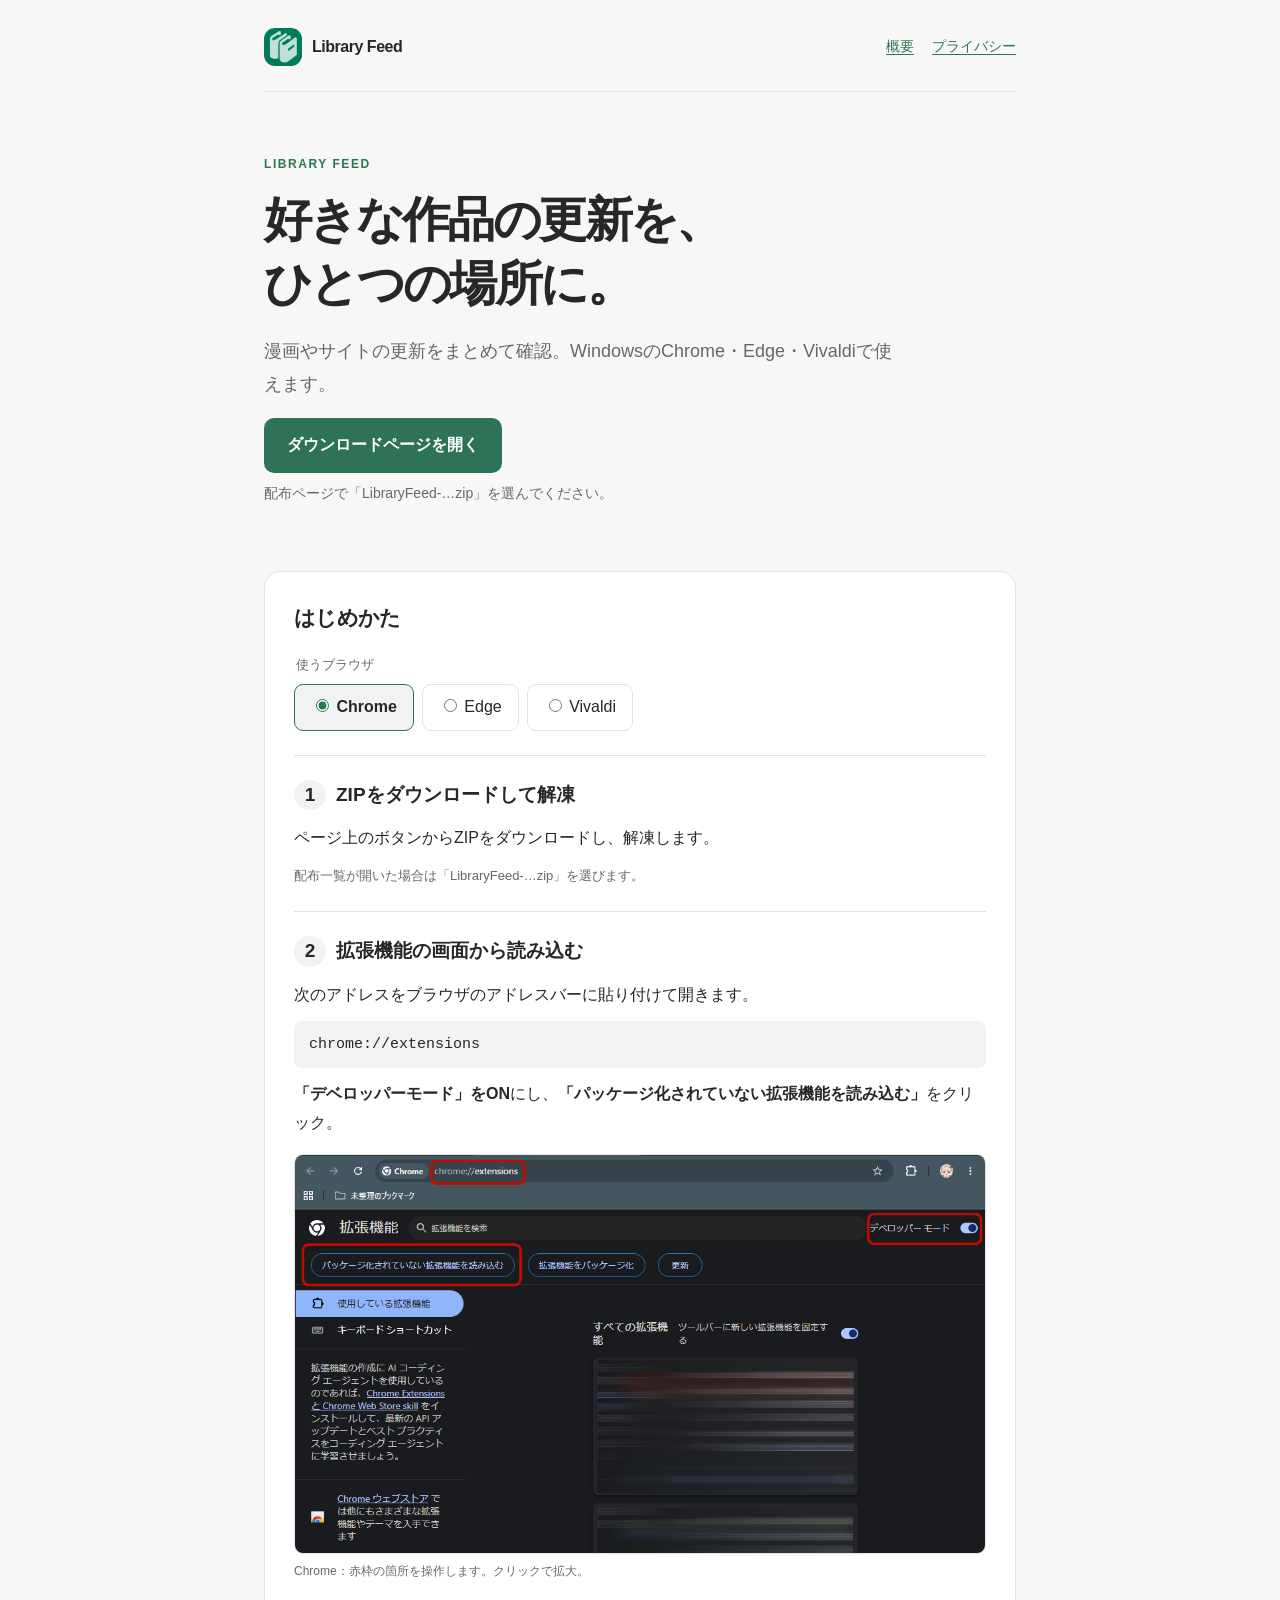
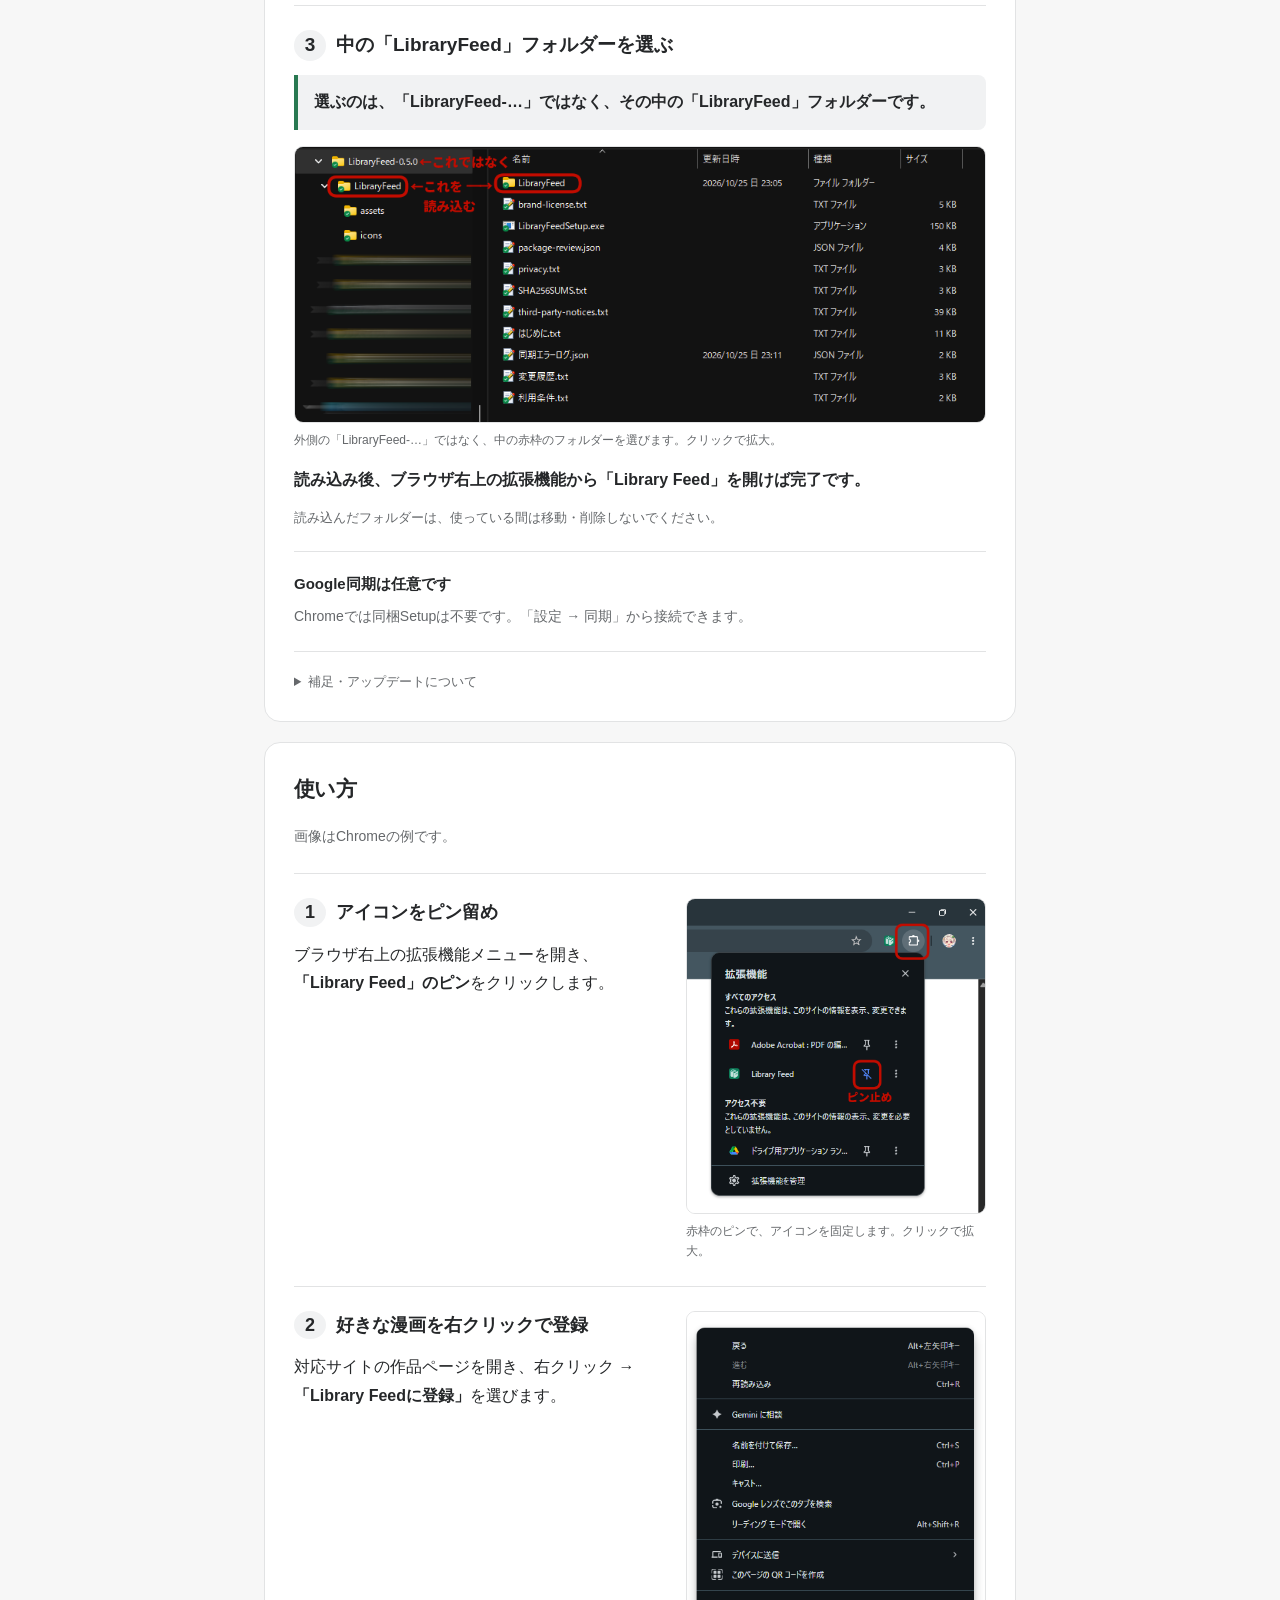
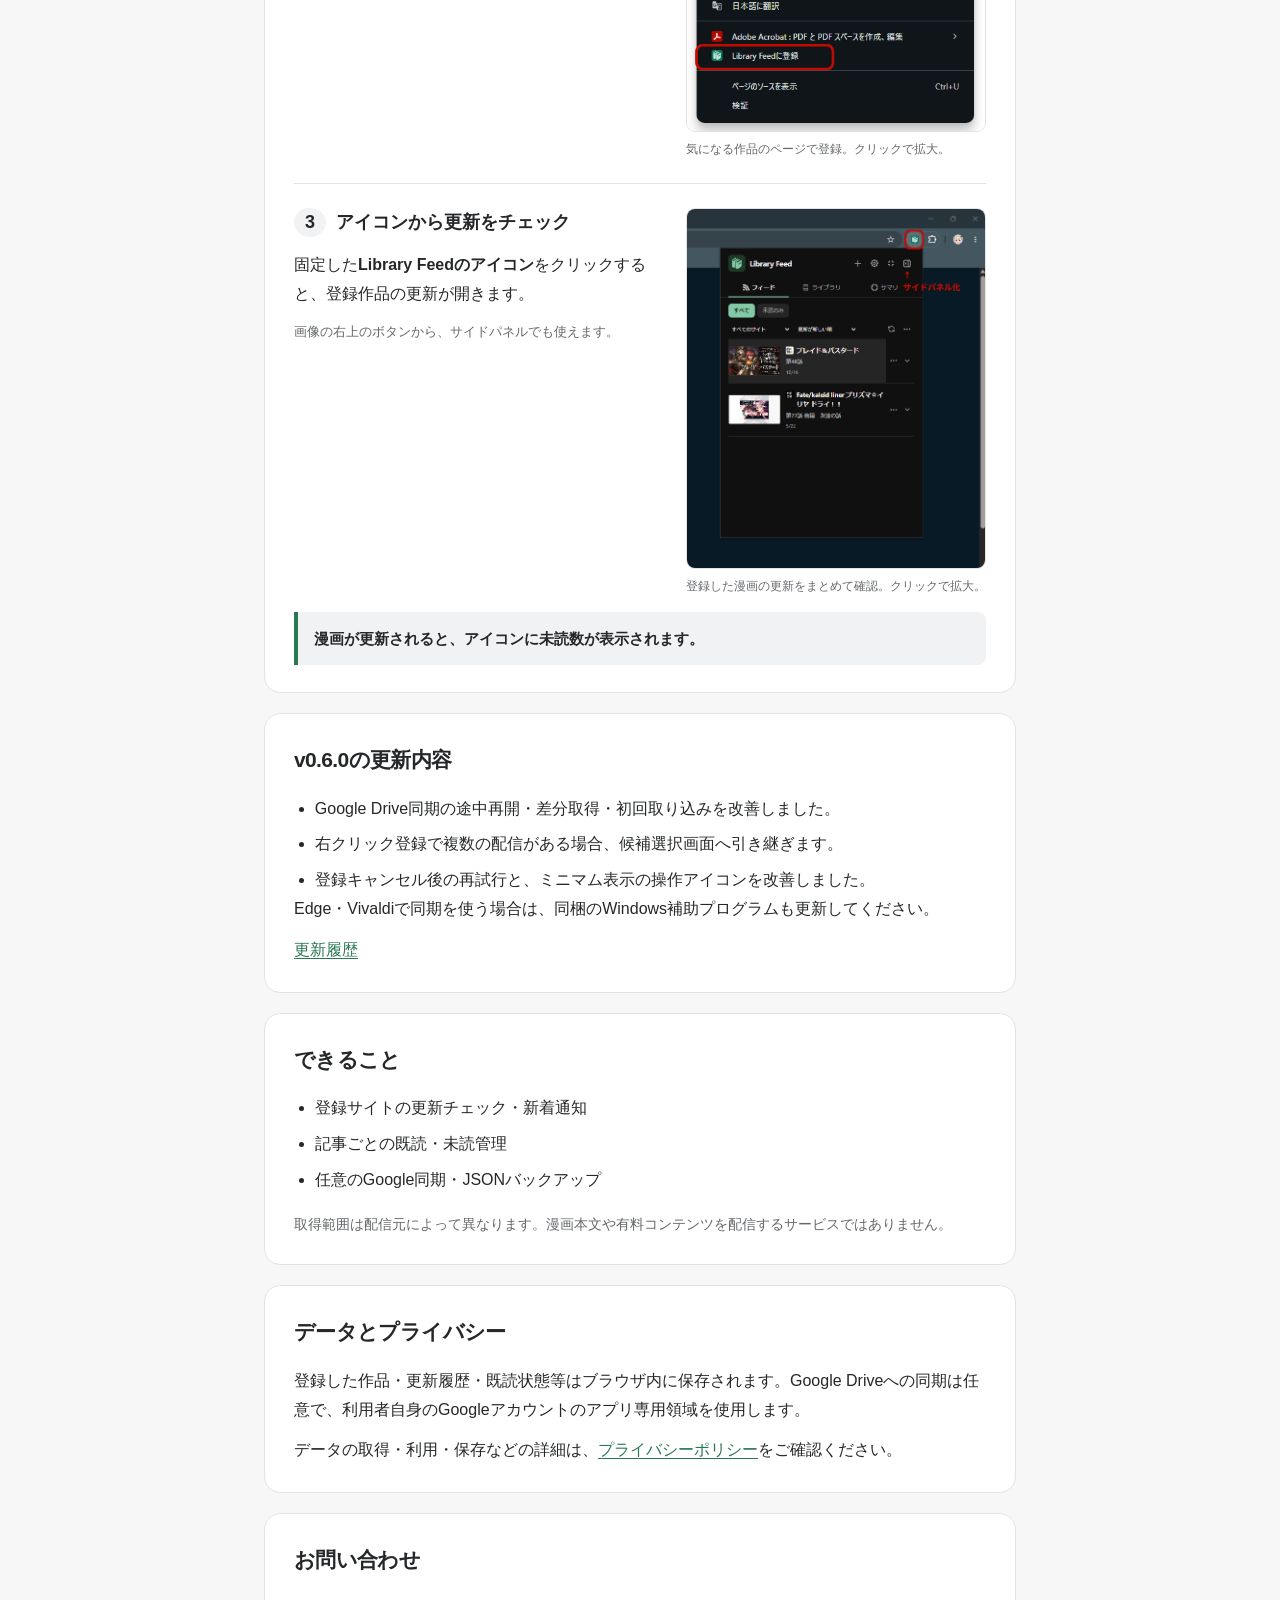
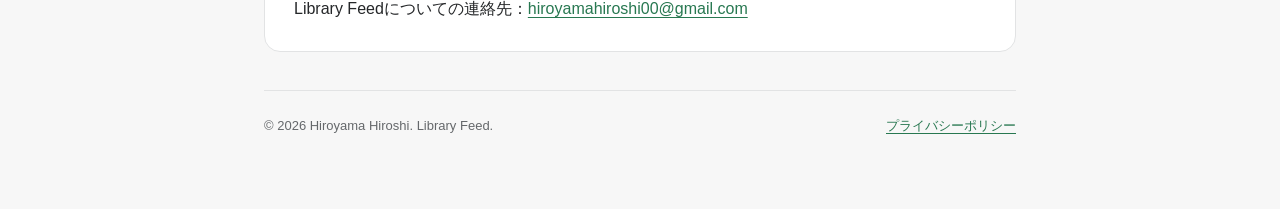
==== commit 0708c734: "docs: update v0.6.0 release pages and download selection" ====
--- a/index.html
+++ b/index.html
@@ -3,7 +3,6 @@
 <head>
   <meta charset="utf-8">
   <meta name="viewport" content="width=device-width, initial-scale=1">
-  <meta name="robots" content="noindex, nofollow, noarchive">
   <meta name="description" content="Library Feedは、漫画サイトやRSS・Atomの更新をまとめて確認するWindows向けブラウザ拡張機能です。">
   <meta name="theme-color" content="#f7f7f7">
   <title>Library Feed — 作品の更新を、ひとつの場所に。</title>
@@ -38,7 +37,7 @@
     </li>
     <li><h3>中の「LibraryFeed」フォルダーを選ぶ</h3><p class="folder-key"><strong>選ぶのは、「LibraryFeed-…」ではなく、その中の<br class="mobile-break">「LibraryFeed」フォルダーです。</strong></p><figure class="guide-figure"><a href="images/install-folder.png" data-guide-image aria-label="読み込むLibraryFeedフォルダーの画面を拡大"><img src="images/install-folder.png" width="897" height="359" alt="親のLibraryFeed-0.5.0ではなく、その中のLibraryFeedフォルダーを読み込むよう赤枠と矢印で示されています。" loading="lazy"></a><figcaption>外側の「LibraryFeed-…」ではなく、中の赤枠のフォルダーを選びます。クリックで拡大。</figcaption></figure><p><strong>読み込み後、ブラウザ右上の拡張機能から「Library Feed」を開けば完了です。</strong></p><p class="small keep-folder">読み込んだフォルダーは、使っている間は移動・削除しないでください。</p></li>
   </ol>
-  <div class="guide-extra"><h3>Google同期は任意です</h3><p class="small" data-browsers="Chrome">Chromeでは同梱Setupは不要です。「設定 → データ → 同期」から接続できます。</p><p class="small" data-browsers="Edge Vivaldi">Edge／Vivaldiで同期する場合だけ、同梱の <strong>LibraryFeedSetup.exe</strong> を実行し、「設定 → データ → 同期」で<strong>「Windows補助プログラム」</strong>を使います。</p></div>
+  <div class="guide-extra"><h3>Google同期は任意です</h3><p class="small" data-browsers="Chrome">Chromeでは同梱Setupは不要です。「設定 → 同期」から接続できます。</p><p class="small" data-browsers="Edge Vivaldi">Edge／Vivaldiで同期する場合だけ、同梱の <strong>LibraryFeedSetup.exe</strong> を実行し、「設定 → 同期」で<strong>「Windows補助プログラム」</strong>を使います。</p></div>
   <details class="guide-extra"><summary>補足・アップデートについて</summary><div class="small"><p>SetupやGoogle画面に警告・エラーが出た場合は、無理に進めず配布元へご連絡ください。会社・学校の管理で導入が禁止されている場合は導入を止めてください。</p><p>更新前にJSONバックアップを保存し、拡張を一時OFFにして、同じフォルダーの製品ファイルを新版へ置き換えて再読み込みします。拡張の「削除」は使いません。</p><p>詳しい手順・同期方法は、ZIP同梱の「はじめに.txt」をご覧ください。</p></div></details>
 </section>
 
@@ -54,7 +53,7 @@
       <p class="folder-key usage-notice"><strong>漫画が更新されると、アイコンに未読数が表示されます。</strong></p>
     </section>
 
-    <section id="about"><h2>できること</h2><ul><li>登録サイトの更新チェック・新着通知</li><li>記事ごとの既読・未読管理</li><li>任意のGoogle同期・JSONバックアップ</li></ul><p class="small" style="margin-top:17px">取得範囲は配信元によって異なります。漫画本文や有料コンテンツを配信するサービスではありません。</p></section>
+    <section id="updates"><h2>v0.6.0の更新内容</h2><ul><li>Google Drive同期の途中再開・差分取得・初回取り込みを改善しました。</li><li>右クリック登録で複数の配信がある場合、候補選択画面へ引き継ぎます。</li><li>登録キャンセル後の再試行と、ミニマム表示の操作アイコンを改善しました。</li></ul><p>Edge・Vivaldiで同期を使う場合は、同梱のWindows補助プログラムも更新してください。</p><p><a href="https://github.com/Hiroyamahiro/libraryfeed/blob/main/CHANGELOG.md">更新履歴</a></p></section><section id="about"><h2>できること</h2><ul><li>登録サイトの更新チェック・新着通知</li><li>記事ごとの既読・未読管理</li><li>任意のGoogle同期・JSONバックアップ</li></ul><p class="small" style="margin-top:17px">取得範囲は配信元によって異なります。漫画本文や有料コンテンツを配信するサービスではありません。</p></section>
     <section><h2>データとプライバシー</h2><p>登録した作品・更新履歴・既読状態等はブラウザ内に保存されます。Google Driveへの同期は任意で、利用者自身のGoogleアカウントのアプリ専用領域を使用します。</p><p>データの取得・利用・保存などの詳細は、<a href="privacy.html">プライバシーポリシー</a>をご確認ください。</p></section>
     <section><h2>お問い合わせ</h2><p>Library Feedについての連絡先：<a href="mailto:hiroyamahiroshi00@gmail.com">hiroyamahiroshi00@gmail.com</a></p></section>
   </main>
